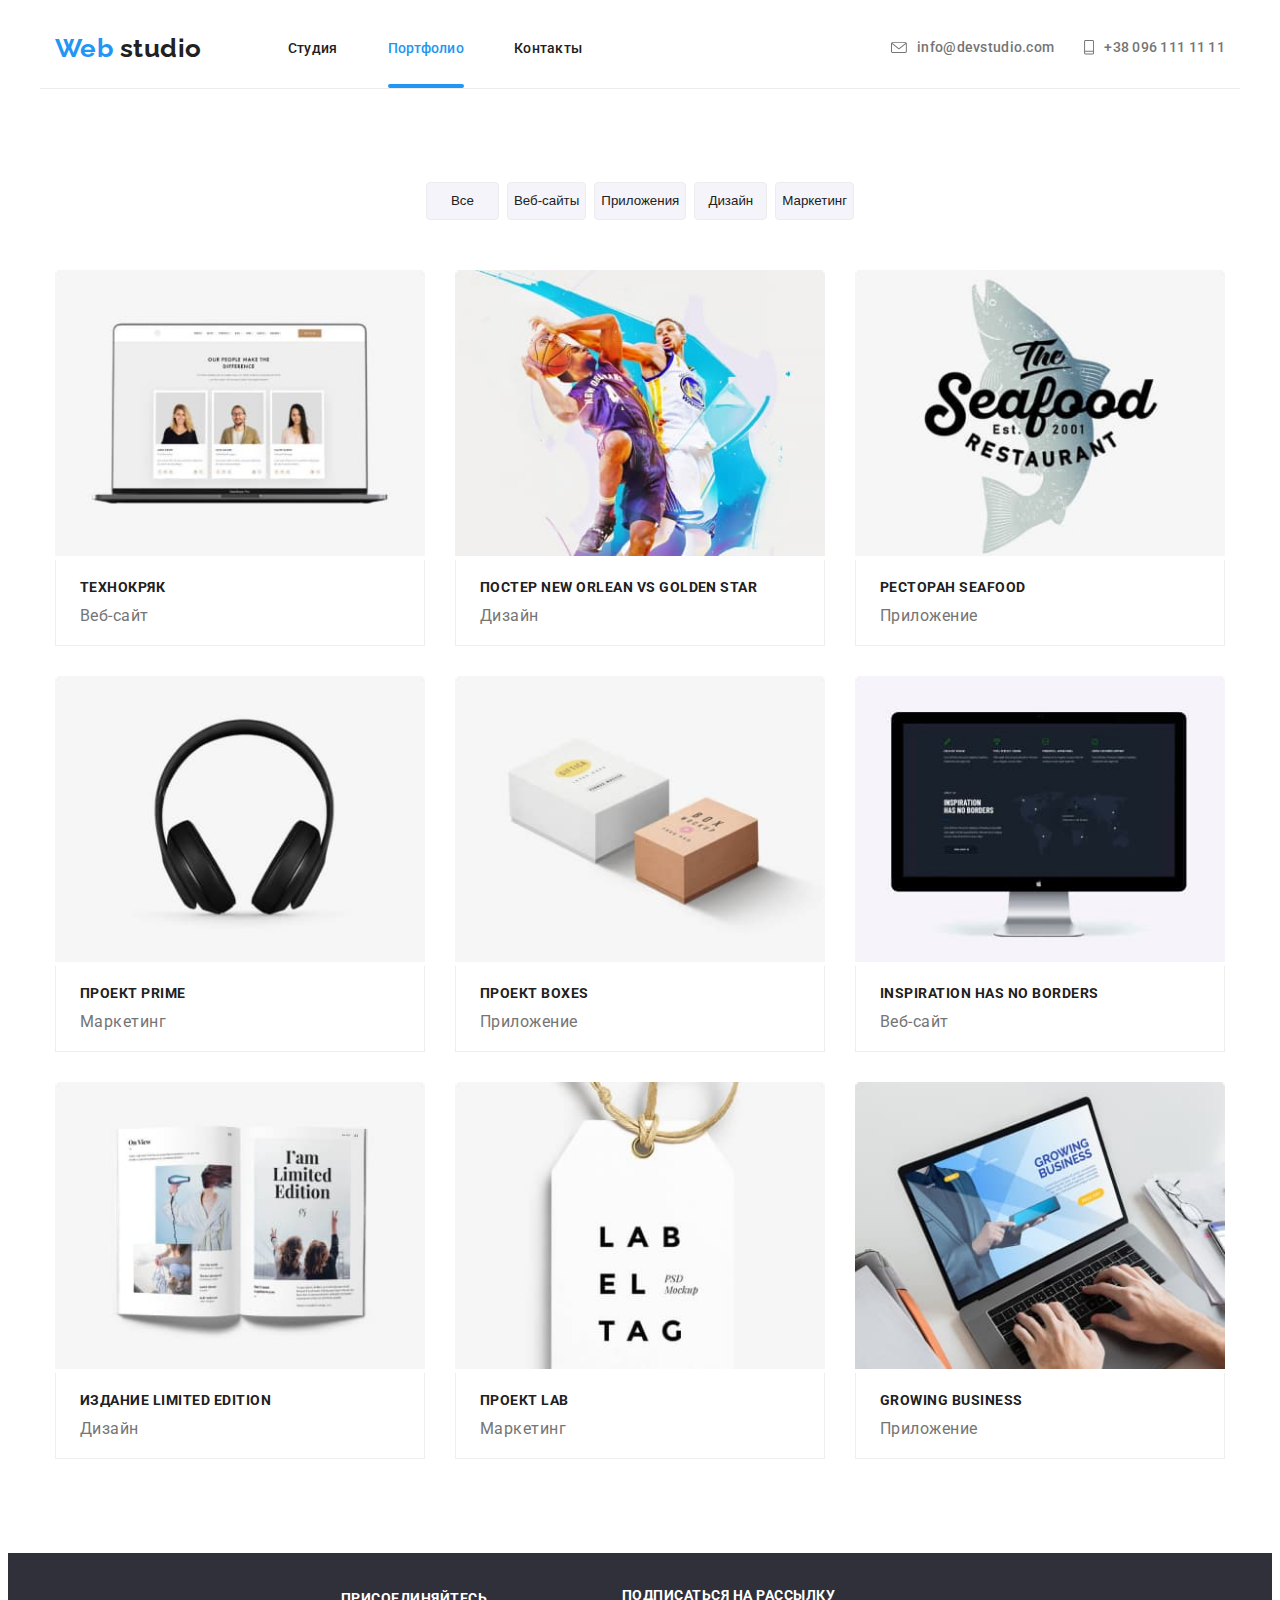
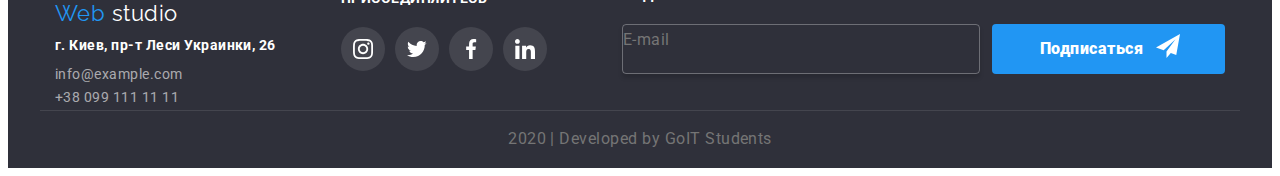
==== portfolio.html @ a9575894 "добовляет дз 6" ====
<!DOCTYPE html>
<html lang="ru">
  <head>
    <meta charset="UTF-8" />
    <meta name="viewport" content="width=device-width, initial-scale=1.0" />
    <title>Document</title>
    <link
      href="https://fonts.googleapis.com/css2?family=Raleway:wght@700&family=Roboto:wght@400;500;700;900&display=swap"
      rel="stylesheet"
    />
    <link rel="stylesheet" href="./css/style.css" />
  </head>

  <body>
    <!--шапка страницы-->
    <header class="page-head">
      <div class="container">
        <nav class="main-nav">
          <!--навигация на другие страницы-->
          <a href="./index.html" class="logo">
            <span class="logo-title">Web</span> studio
          </a>
          <ul class="site-nav">
            <li class="item">
              <a href="./index.html" class="link">Cтудия</a>
            </li>
            <li class="item">
              <a href="./portfolio.html" class="link current">Портфолио</a>
            </li>
            <li class="item"><a href="/" class="link">Контакты</a></li>
          </ul>
        </nav>

        <!--контакты шапки-->

        <ul class="contact-nav">
          <li class="item">
            <a href="mailto: info@devstudio.com" class="link mail">
              <svg class="icon-mail">
                <use href="./images/symbol-defs.svg#icon-mail-logo"></use>
              </svg>
              info@devstudio.com
            </a>
          </li>
          <li class="item">
            <a href="tel:+38 096 111 11 11" class="link tel">
              <svg class="icon-phone">
                <use href="./images/symbol-defs.svg#icon-phone-logo"></use>
              </svg>
              +38 096 111 11 11</a
            >
          </li>
        </ul>
      </div>
    </header>

    <main>
      <!--наши роботы-->
      <section class="section">
        <div class="container">
          <!-- <h1>Наше портфолио</h1> -->
          <div class="button">
            <button type="button" class="section-button">Все</button>
            <button type="button" class="section-button">Веб-сайты</button>
            <button type="button" class="section-button">Приложения</button>
            <button type="button" class="section-button">Дизайн</button>
            <button type="button" class="section-button">Маркетинг</button>
          </div>
          <ul class="portfolio">
            <li class="item">
              <a href="/" class="portfolio-link">
                <div class="card-image">
                  <img
                    src="./images/img-portfolio-(1).jpg"
                    alt="ноутбук"
                    width="370"
                  />
                  <div class="animation">
                    <p class="section-text">
                      Технокряк это современная площадка распространения
                      коронавируса. Компании используют эту платформу для
                      цифрового шпионажа и атак на защищённые сервера
                      конкурентов.
                    </p>
                  </div>
                </div>

                <div class="card-block">
                  <h2 class="section-title">Технокряк</h2>
                  <span class="portfolio-title">Веб-сайт</span>
                </div>
              </a>
            </li>
            <li class="item">
              <a href="/" class="portfolio-link">
                <div class="card-image">
                  <img
                    src="./images/img-portfolio-(2).jpg"
                    alt="баскетболисты"
                    width="370"
                  />
                  <div class="animation">
                    <p class="section-text">
                      Технокряк это современная площадка распространения
                      коронавируса. Компании используют эту платформу для
                      цифрового шпионажа и атак на защищённые сервера
                      конкурентов.
                    </p>
                  </div>
                </div>

                <div class="card-block">
                  <h2 class="section-title">
                    Постер New Orlean vs Golden Star
                  </h2>
                  <span class="portfolio-title">Дизайн</span>
                </div>
              </a>
            </li>
            <li class="item">
              <a href="/" class="portfolio-link">
                <div class="card-image">
                  <img
                    src="./images/img-portfolio-(3).jpg"
                    alt="акула"
                    width="370"
                  />
                  <div class="animation">
                    <p class="section-text">
                      Технокряк это современная площадка распространения
                      коронавируса. Компании используют эту платформу для
                      цифрового шпионажа и атак на защищённые сервера
                      конкурентов.
                    </p>
                  </div>
                </div>

                <div class="card-block">
                  <h2 class="section-title">Ресторан Seafood</h2>
                  <span class="portfolio-title">Приложение</span>
                </div>
              </a>
            </li>
            <li class="item">
              <a href="/" class="portfolio-link">
                <div class="card-image">
                  <img
                    src="./images/img-portfolio-(4).jpg"
                    alt="наушники"
                    width="370"
                  />
                  <div class="animation">
                    <p class="section-text">
                      Технокряк это современная площадка распространения
                      коронавируса. Компании используют эту платформу для
                      цифрового шпионажа и атак на защищённые сервера
                      конкурентов.
                    </p>
                  </div>
                </div>

                <div class="card-block">
                  <h2 class="section-title">Проект Prime</h2>
                  <span class="portfolio-title">Маркетинг</span>
                </div>
              </a>
            </li>
            <li class="item">
              <a href="/" class="portfolio-link">
                <div class="card-image">
                  <img
                    src="./images/img-portfolio-(5).jpg"
                    alt="две коробки"
                    width="370"
                  />
                  <div class="animation">
                    <p class="section-text">
                      Технокряк это современная площадка распространения
                      коронавируса. Компании используют эту платформу для
                      цифрового шпионажа и атак на защищённые сервера
                      конкурентов.
                    </p>
                  </div>
                </div>

                <div class="card-block">
                  <h2 class="section-title">Проект Boxes</h2>
                  <span class="portfolio-title">Приложение</span>
                </div>
              </a>
            </li>
            <li class="item">
              <a href="/" class="portfolio-link">
                <div class="card-image">
                  <img
                    src="./images/img-portfolio-(6).jpg"
                    alt="монитор"
                    width="370"
                  />
                  <div class="animation">
                    <p class="section-text">
                      Технокряк это современная площадка распространения
                      коронавируса. Компании используют эту платформу для
                      цифрового шпионажа и атак на защищённые сервера
                      конкурентов.
                    </p>
                  </div>
                </div>

                <div class="card-block">
                  <h2 class="section-title">Inspiration has no Borders</h2>
                  <span class="portfolio-title">Веб-сайт</span>
                </div>
              </a>
            </li>
            <li class="item">
              <a href="/" class="portfolio-link">
                <div class="card-image">
                  <img
                    src="./images/img-portfolio-(7).jpg"
                    alt="журнал"
                    width="370"
                  />
                  <div class="animation">
                    <p class="section-text">
                      Технокряк это современная площадка распространения
                      коронавируса. Компании используют эту платформу для
                      цифрового шпионажа и атак на защищённые сервера
                      конкурентов.
                    </p>
                  </div>
                </div>

                <div class="card-block">
                  <h2 class="section-title">Издание Limited Edition</h2>
                  <span class="portfolio-title">Дизайн</span>
                </div>
              </a>
            </li>
            <li class="item">
              <a href="/" class="portfolio-link">
                <div class="card-image">
                  <img
                    src="./images/img-portfolio-(8).jpg"
                    alt="бейдж"
                    width="370"
                  />
                  <div class="animation">
                    <p class="section-text">
                      Технокряк это современная площадка распространения
                      коронавируса. Компании используют эту платформу для
                      цифрового шпионажа и атак на защищённые сервера
                      конкурентов.
                    </p>
                  </div>
                </div>

                <div class="card-block">
                  <h2 class="section-title">Проект LAB</h2>
                  <span class="portfolio-title">Маркетинг</span>
                </div>
              </a>
            </li>
            <li class="item">
              <a href="/" class="portfolio-link">
                <div class="card-image">
                  <img
                    src="./images/img-portfolio-(9).jpg"
                    alt="ноутбук"
                    width="370"
                  />
                  <div class="animation">
                    <p class="section-text">
                      Технокряк это современная площадка распространения
                      коронавируса. Компании используют эту платформу для
                      цифрового шпионажа и атак на защищённые сервера
                      конкурентов.
                    </p>
                  </div>
                </div>

                <div class="card-block">
                  <h2 class="section-title">Growing Business</h2>
                  <span class="portfolio-title">Приложение</span>
                </div>
              </a>
            </li>
          </ul>
        </div>
      </section>
    </main>

    <footer class="footer-page">
      <div class="container">
        <nav class="location">
          <a href="/" class="footer-logo">
            <span class="footer-title">Web</span> studio
          </a>
          <address class="footer-address">
            г. Киев, пр-т Леси Украинки, 26
          </address>
          <ul>
            <li>
              <a href="info@example.com" class="footer-link"
                >info@example.com</a
              >
            </li>
            <li>
              <a href="+380991111111" class="footer-link">+38 099 111 11 11</a>
            </li>
          </ul>
        </nav>
        <div>
          <h3 class="footer-subtitle">присоединяйтесь</h3>
          <ul class="social">
            <li>
              <a
                class="link"
                href="https://www.instagram.com/"
                aria-label="instagram-link"
              >
                <svg class="icon">
                  <use href="./images/symbol-defs.svg#icon-instagram"></use>
                </svg>
              </a>
            </li>
            <li>
              <a
                class="link"
                href="https://twitter.com/"
                aria-label="twitter-link"
                ><svg class="icon">
                  <use href="./images/symbol-defs.svg#icon-twitter"></use>
                </svg>
              </a>
            </li>
            <li>
              <a
                class="link"
                href="https://uk-ua.facebook.com/"
                aria-label="Facebook-link"
                ><svg class="icon">
                  <use href="./images/symbol-defs.svg#icon-facebook"></use>
                </svg>
              </a>
            </li>
            <li>
              <a
                class="link"
                href="https://www.linkedin.com/"
                aria-label="linkedin-link"
                ><svg class="icon">
                  <use href="./images/symbol-defs.svg#icon-linkedin"></use>
                </svg>
              </a>
            </li>
          </ul>
        </div>
        <div>
          <h3 class="footer-subtitle">подписаться на рассылку</h3>
          <ul class="follow">
            <li>
              <p class="footer-text">E-mail</p>
            </li>
            <li>
              <a class="footer-button" href="/">
                <span class="button-title">Подписаться </span>
                <svg class="icon">
                  <use href="./images/symbol-defs.svg#icon-icon-send"></use>
                </svg>
              </a>
            </li>
          </ul>
        </div>
      </div>
      <p class="copyright">2020 | Developed by GoIT Students</p>
    </footer>
  </body>
</html>
---- css/style.css ----
html {
  box-sizing: border-box;
}
*,
*::before,
*::after {
  box-sizing: inherit;
}

:root {
  --primari-text-color: #757575;
  --title-text-color: #212121;
  --accent-color: #2196f3;
}
body {
  background: #ffffff;
  color: var(--primari-text-color);
  font-family: Roboto, sans-serif;
  letter-spacing: 0.03em;
}
ul {
  list-style: none;
  margin-top: 0;
  margin-bottom: 0;
  padding: 0;
}
.link {
  text-decoration: none;
  cursor: pointer;
}
p {
  margin-top: 0;
  margin-bottom: 0;
  padding: 0;
}
.container {
  /* outline: 2px solid black; */
  width: 1200px;
  padding-left: 15px;
  padding-right: 15px;
  margin: 0 auto;
}
/* logo */
.logo {
  margin-right: 86px;

  color: var(--title-text-color);
  text-decoration: none;
  font-family: Raleway, sans-serif;
  font-weight: bold;
  font-size: 26px;
  line-height: 1.19;
}
.logo-title {
  color: var(--accent-color);
}

.page-head .container {
  display: flex;
  align-items: center;
  border-bottom: 1px solid #ececec;
}
.main-nav {
  display: flex;
  align-items: center;
}
/* site-nav */
.site-nav {
  display: flex;
}
.site-nav .item:not(:last-child) {
  margin-right: 50px;
}
.site-nav .item {
  position: relative;
}

.site-nav .link {
  padding-top: 32px;
  padding-bottom: 32px;

  color: var(--title-text-color);
  font-weight: 500;
  font-size: 14px;
  line-height: 1.14;
  letter-spacing: 0.02em;

  transition: color 250ms cubic-bezier(0.4, 0, 0.2, 1);
}
.current::after {
  position: absolute;
  display: block;
  content: "";
  width: 100%;
  height: 4px;
  margin-top: 27px;
  background: #2196f3;
  border-radius: 2px;
}

.site-nav .link:hover,
.site-nav .link:focus,
.site-nav .link.current {
  color: var(--accent-color);
}

/* contact-nav */
.contact-nav {
  display: flex;
  margin-left: auto;
}

.contact-nav .item:not(:last-child) {
  margin-right: 30px;
}

.contact-nav .link {
  display: flex;
  align-items: center;
  padding-top: 32px;
  padding-bottom: 32px;

  color: var(--primari-text-color);
  font-weight: 500;
  font-size: 14px;
  line-height: 1.14;
  letter-spacing: 0.02em;

  transition: color 250ms cubic-bezier(0.4, 0, 0.2, 1),
    fill 250ms cubic-bezier(0.4, 0, 0.2, 1);
}
.contact-nav .link:hover,
.contact-nav .link:focus {
  color: var(--accent-color);
  --color5: var(--accent-color);
}
.contact-nav .icon-mail {
  width: 16px;
  height: 11.2px;
  margin-right: 10px;
  fill: currentColor;
}
.contact-nav .icon-phone {
  width: 10px;
  height: 15px;
  margin-right: 10px;
  fill: currentColor;
}

/* hero */

.overlay {
  /* outline: 2px solid black; */
  width: 1600px;
  margin-left: auto;
  margin-right: auto;
  background-image: linear-gradient(
      to right,
      rgba(47, 48, 58, 0.8),
      rgba(47, 48, 58, 0.8)
    ),
    url("../images/Header-img\ .jpg");
  background-size: cover;
  background-position: center;
}
.hero {
  text-align: center;
}
.hero-title {
  margin-top: 0;
  margin-bottom: 0;
  margin-bottom: 46px;
  padding-top: 200px;

  color: #ffffff;
  font-weight: 900;
  font-size: 44px;
  line-height: 1.36;

  letter-spacing: 0.06em;
  text-transform: uppercase;
}
.hero .link {
  display: inline-block;
  min-width: 200px;
  height: 50px;
  padding: 10px 32px;
  margin-bottom: 200px;
  border-radius: 4px;

  color: #ffffff;
  background: var(--accent-color);
  font-size: 16px;
  line-height: 1.87;
  letter-spacing: 0.06em;
}
.hero .link:focus,
.hero link:hover {
  box-shadow: 0px 4px 4px rgba(0, 0, 0, 0.15);
}

/* характеристики */

.container .characteristic {
  display: flex;

  padding-top: 94px;
  padding-bottom: 94px;
}

.characteristic .item {
  width: calc((100%-90px) / 4);
  margin-right: 30px;
}
.characteristic .item:nth-child(4) {
  margin-right: 0;
}
.characteristic .icon {
  display: flex;
  justify-content: center;
  align-items: center;
  width: 270px;
  height: 120px;
  margin-bottom: 30px;
  background: #f5f4fa;
  border-radius: 4px;
}
.characteristic .antenna {
  width: 67px;
  height: 70px;
}
.characteristic .clock {
  width: 67px;
  height: 70px;
}
.characteristic .diagram {
  width: 67px;
  height: 70px;
}
.characteristic .astronaut {
  width: 67px;
  height: 70px;
}

.section-title {
  margin-top: 0;
  margin-bottom: 10px;

  color: var(--title-text-color);
  font-size: 14px;
  line-height: 1.14;
  text-transform: uppercase;
}

/* наши проекты */

.project-list {
  display: flex;
  margin-top: 50px;
  padding-bottom: 94px;
}
.project .item {
  position: relative;
  width: calc((100%-60px) / 3);
  margin-right: 30px;
}
.project .item:last-child {
  margin-right: 0;
}

.project .text {
  position: absolute;
  bottom: 0;
  width: 370px;
  height: 70px;
  padding: 27px 90px;
  border-radius: 0px 0px 4px 4px;
  color: #ffffff;
  background: rgba(47, 48, 58, 0.8);
  font-family: Roboto;
  font-style: normal;
  font-weight: bold;
  font-size: 14px;
  line-height: 1.14;
  text-align: center;
  letter-spacing: 0.03em;
}

.project-title {
  margin-top: 0;
  margin-bottom: 0;
  padding-top: 94px;

  color: var(--title-text-color);
  font-size: 36px;
  line-height: 42px;
  text-align: center;
  letter-spacing: 1.16;
}
/* наша команда */
.team {
  background: #f5f4fa;
}
.team .list {
  display: flex;
  justify-content: center;
  margin-top: 50px;
  padding-bottom: 94px;
}
.team .item {
  width: 270px;
  height: 422px;
  width: calc((100%-90px) / 4);
  margin-right: 30px;
  text-align: center;
  background: #ffffff;

  box-shadow: 0px 2px 1px rgba(0, 0, 0, 0.2), 0px 1px 1px rgba(0, 0, 0, 0.14),
    0px 1px 3px rgba(0, 0, 0, 0.12);
  border-radius: 4px;
}
.team .item:nth-child(4) {
  margin-right: 0;
}

.team-title {
  margin-top: 0;
  margin-bottom: 0;
  padding-top: 94px;

  color: var(--title-text-color);
  font-size: 36px;
  line-height: 42px;
  text-align: center;
  letter-spacing: 1.16;
}
.team-subtitle {
  margin-top: 30px;
  margin-bottom: 10px;
  text-align: center;

  color: var(--title-text-color);
  font-weight: 500;
  font-size: 16px;
  line-height: 1.19;
}
.team-text {
  margin-top: 0;
  margin-bottom: 0;
  text-align: center;

  font-size: 16px;
  line-height: 1.19;
}
.team .social {
  display: flex;
  justify-content: center;
  margin-top: 30px;
}
.team .link {
  margin-left: 10px;
  height: 44px;
  width: 44px;
  display: flex;
  align-items: center;
  justify-content: center;
  border-radius: 50%;
  transition: all 250ms cubic-bezier(0.4, 0, 0.2, 1);
}
.team .link:hover,
.team .link:focus {
  background: var(--accent-color);
  --color3: #ffffff;
}
.team .icon {
  width: 20px;
  height: 20px;
}

/* клиенты */
.clients .container {
  padding-top: 94px;
}
.clients-title {
  margin-top: 0;
  margin-bottom: 0;

  color: var(--title-text-color);
  font-size: 36px;
  line-height: 42px;
  text-align: center;
  letter-spacing: 1.16;
}
.clients-list {
  display: flex;
  justify-content: space-between;
  padding-top: 50px;
  padding-bottom: 94px;
}

.clients .icon-1 {
  width: 45px;
  height: 50px;
}
.clients .icon-2 {
  width: 40px;
  height: 52px;
}
.clients .icon-3 {
  width: 41px;
  height: 43px;
}
.clients .icon-4 {
  width: 80px;
  height: 42px;
}
.clients .icon-5 {
  width: 59px;
  height: 47px;
}
.clients .icon-6 {
  width: 89px;
  height: 46px;
}

.clients .item:hover,
.clients .item:focus {
  border: 1px solid #2196f3;
  --color3: var(--accent-color);
}

.clients .item {
  display: flex;
  justify-content: center;
  align-items: center;
  width: 170px;
  height: 90px;

  border: 1px solid #afb1b8;
  box-sizing: border-box;
  border-radius: 4px;
  transition: all 250ms cubic-bezier(0.4, 0, 0.2, 1);
  cursor: pointer;
}

/* portfolio page */
.button {
  display: flex;
  justify-content: center;
  padding-top: 93px;
}
.section-button {
  min-width: 73px;
  height: 38px;
  border: 1px solid #ececec;
  border-radius: 4px;
  background: #f5f4fa;

  color: var(--title-text-color);
  transition: all 250ms cubic-bezier(0.4, 0, 0.2, 1);
  cursor: pointer;
}
.section-button:not(:last-child) {
  margin-right: 8px;
}
.section-button:hover,
.section-button:focus {
  color: #ffffff;
  background: var(--accent-color);
  box-shadow: 0px 2px 2px rgba(0, 0, 0, 0.12), 0px 1px 2px rgba(0, 0, 0, 0.08),
    0px 3px 1px rgba(0, 0, 0, 0.1);
}
.section-text {
  position: absolute;
  top: 50%;
  left: 50%;
  transform: translate(-50%, -50%);
  width: 322px;
  height: 168px;
  opacity: 1;

  font-family: Roboto;
  font-style: normal;
  font-weight: normal;
  font-size: 18px;
  line-height: 1.55;
  letter-spacing: 0.03em;
  color: #ffffff;
}

.portfolio {
  display: flex;
  flex-wrap: wrap;
  margin-top: 50px;
  padding-bottom: 94px;
}
.portfolio .item {
  width: 370px;
  margin-right: 30px;
  margin-bottom: 30px;
  background: #ffffff;
}
.portfolio .item:nth-child(3n) {
  margin-right: 0;
}
.portfolio .item:nth-last-child(-n + 3) {
  margin-bottom: 0;
}
.portfolio-link {
  display: block;
  text-decoration: none;
}
.portfolio .item:hover,
.portfolio .item:focus {
  box-shadow: 1px 4px 6px rgba(0, 0, 0, 0.16), 0px 4px 4px rgba(0, 0, 0, 0.06),
    0px 1px 1px rgba(0, 0, 0, 0.12);
}

.portfolio .item:hover .animation,
.portfolio .item:focus .animation {
  opacity: 1;
  transform: translateY(-100%);
}
.card-block {
  padding: 20px 24px;

  border-left: 1px solid #eeeeee;
  border-right: 1px solid #eeeeee;
  border-bottom: 1px solid #eeeeee;
  /* border-bottom-right-radius: 5px;
  border-bottom-left-radius: 5px; */
}
.card-image {
  position: relative;
  display: block;
  overflow: hidden;
}
.animation {
  position: absolute;
  width: 100%;
  height: 100%;
  opacity: 1;
  background-color: rgba(33, 150, 243, 0.9);
  transform: translateY(0);
  transition: transform 250ms cubic-bezier(0.4, 0, 0.2, 1);
}

.portfolio-title {
  color: var(--primari-text-color);
}
/* footer */
.footer-page {
  background: #2f303a;
}
.footer-page .container {
  display: flex;
  align-items: center;
  justify-content: space-between;
  border-bottom: 1px solid rgba(255, 255, 255, 0.1);
}

.footer-page .social {
  display: flex;
  justify-content: space-between;
}
.footer-page .link {
  height: 44px;
  width: 44px;
  margin-right: 10px;
  display: flex;
  align-items: center;
  justify-content: center;
  border-radius: 50%;

  background: rgba(255, 255, 255, 0.1);
  transition: background 250ms cubic-bezier(0.4, 0, 0.2, 1);
}

.footer-page .link:hover,
.footer-page .link:focus {
  background: var(--accent-color);
}
.footer-page .icon {
  width: 20px;
  height: 20px;
  --color3: #ffffff;
}
.footer-logo {
  display: block;
  padding-top: 48px;
  padding-bottom: 10px;
  color: #ffffff;
  font-family: Raleway, sans-serif;
  font-size: 22px;
  line-height: 1.18;
  text-decoration: none;
}
.footer-title {
  color: var(--accent-color);
}
.footer-link {
  color: rgba(255, 255, 255, 0.6);
  font-size: 14px;
  line-height: 1.7;
  text-decoration: none;
}

.footer-subtitle {
  margin-top: 0;
  margin-bottom: 20px;

  color: #ffffff;
  font-size: 14px;
  line-height: 1.14;
  text-transform: uppercase;
}

.footer-address {
  margin-bottom: 10px;
  color: #ffffff;
  font-size: 14px;
  line-height: 1, 7;
  font-family: Roboto, sans-serif;
  font-style: normal;
  font-weight: bold;
}
.footer-page .follow {
  display: flex;
}
.footer-text {
  min-width: 358px;
  height: 50px;
  border: 1px solid rgba(255, 255, 255, 0.3);
  box-sizing: border-box;
  box-shadow: 0px 4px 4px rgba(0, 0, 0, 0.15);
  border-radius: 4px;
  margin-right: 12px;
  font-style: normal;
  font-weight: normal;
  font-size: 16px;
  line-height: 1.87;
}
.footer-button {
  display: flex;
  min-width: 200px;
  height: 50px;
  padding: 10px 45px;
  border-radius: 4px;
  text-align: center;
  background: var(--accent-color);
  text-decoration: none;
}

.footer-page .copyright {
  display: flex;
  justify-content: center;
  padding-top: 18px;
  padding-bottom: 20px;
}

.button-title {
  color: #ffffff;
  text-align: center;
  width: 109px;
  height: 30px;
  font-weight: 900;
  font-size: 16px;
  line-height: 1.87;
}
.footer-button .icon {
  width: 24px;
  height: 24px;

  margin-left: 10px;
}
/* hero form */
.backdrop {
  position: fixed;
  width: 100%;
  height: 100%;
  top: 0;
  left: 0;
  background: rgba(0, 0, 0, 0.2);
}
/* .is-hidden {
  opacity: 0;
  pointer-events: none;
} */

.hero-form {
  position: absolute;

  top: 50%;
  left: 50%;
  transform: translate(-50%, -50%);
  width: 528px;
  height: 581px;
  padding: 40px;
  background: #ffffff;
  box-shadow: 0px 2px 1px rgba(0, 0, 0, 0.2), 0px 1px 1px rgba(0, 0, 0, 0.14),
    0px 1px 3px rgba(0, 0, 0, 0.12);
  border-radius: 4px;
}
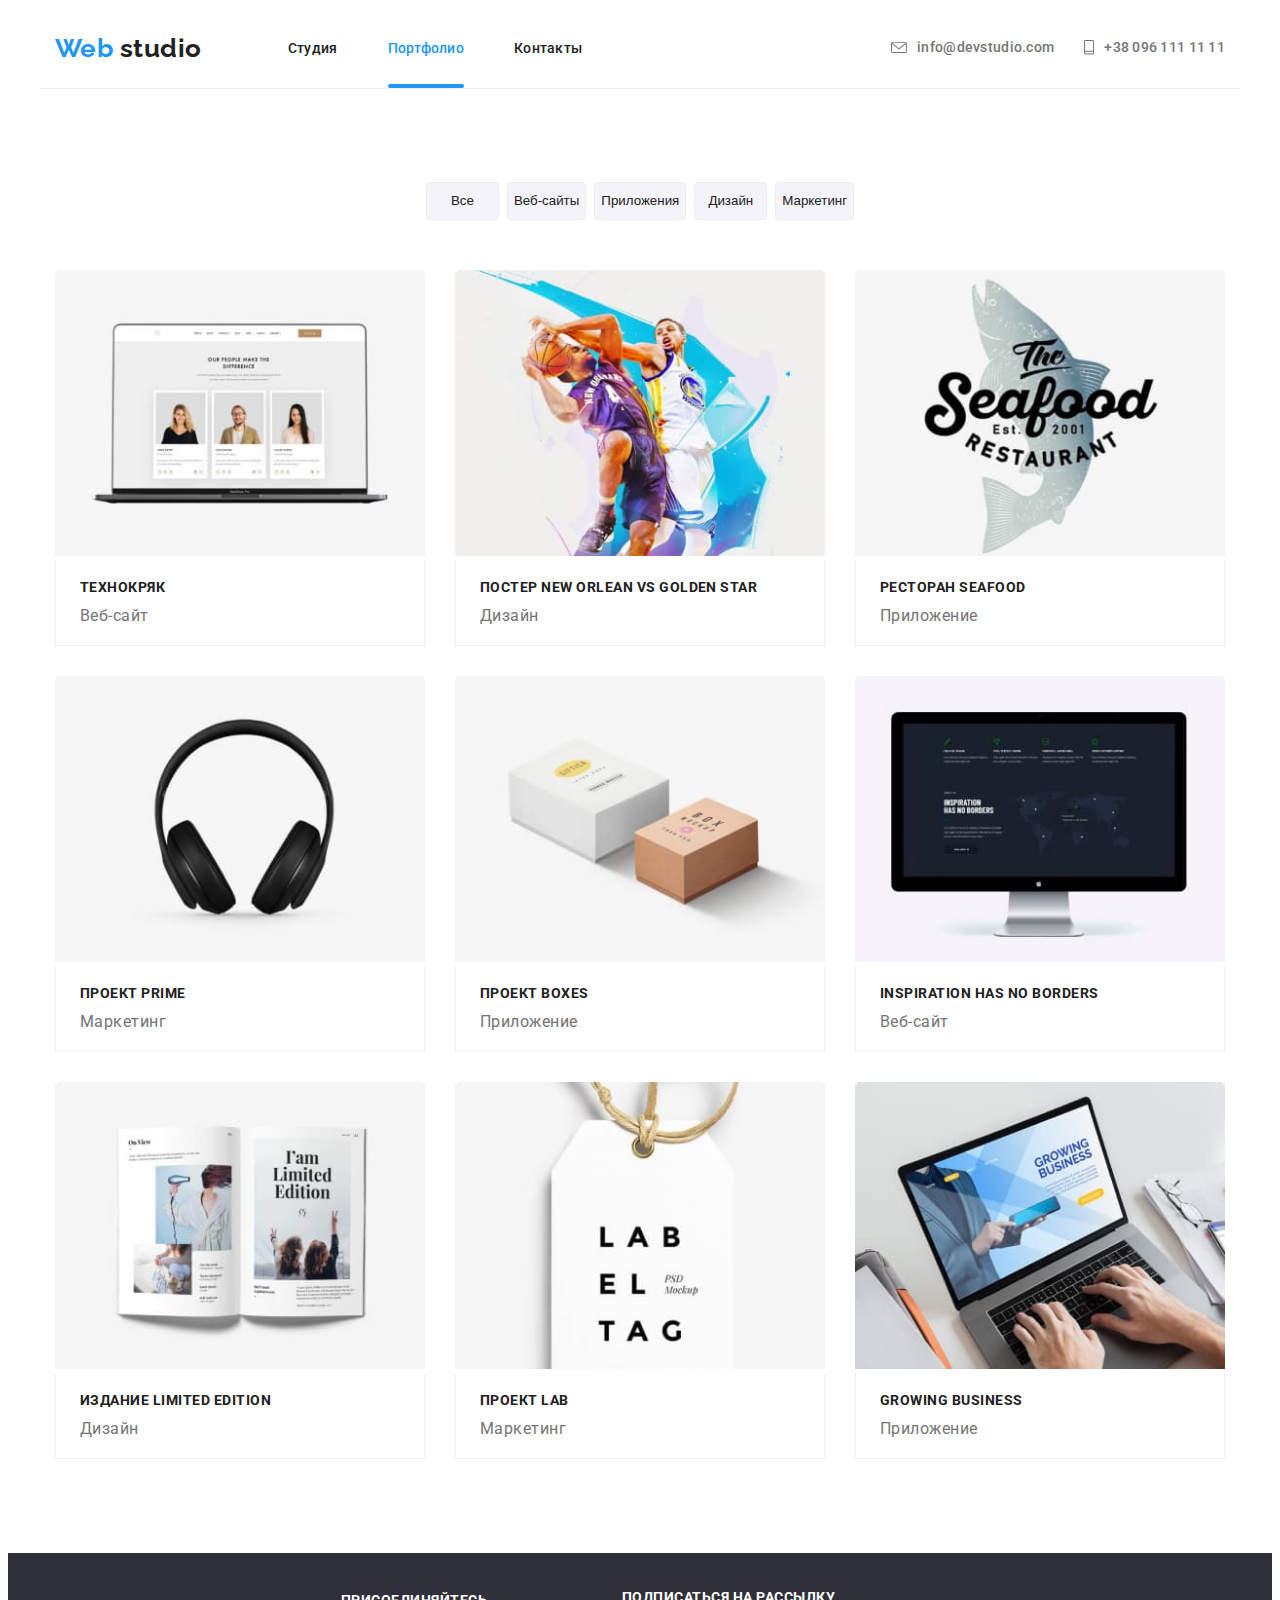
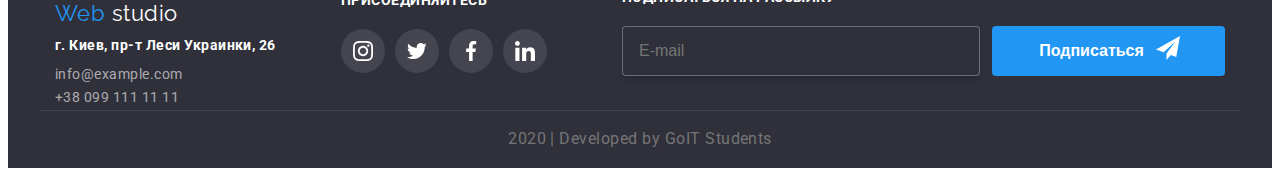
==== commit cbff7252: "добовляет футер портфолио" ====
--- a/portfolio.html
+++ b/portfolio.html
@@ -356,7 +356,26 @@
             </li>
           </ul>
         </div>
-        <div>
+        <form class="footer-form">
+          <b class="footer-subtitle">подписаться на рассылку</b>
+          <div class="follow">
+            <!-- <label for="E-mail">E-mail</label> -->
+            <input
+              class="footer-input"
+              type="email"
+              name="mail"
+              id="E-mail"
+              placeholder="E-mail"
+            />
+            <button class="footer-button" type="submit">
+              <span class="button-title">Подписаться </span
+              ><svg class="icon">
+                <use href="./images/symbol-defs.svg#icon-icon-send"></use>
+              </svg>
+            </button>
+          </div>
+        </form>
+        <!-- <div>
           <h3 class="footer-subtitle">подписаться на рассылку</h3>
           <ul class="follow">
             <li>
@@ -371,7 +390,7 @@
               </a>
             </li>
           </ul>
-        </div>
+        </div> -->
       </div>
       <p class="copyright">2020 | Developed by GoIT Students</p>
     </footer>
--- a/css/style.css
+++ b/css/style.css
@@ -94,7 +94,8 @@
   width: 100%;
   height: 4px;
   margin-top: 27px;
-  background: #2196f3;
+  background: var(--accent-color);
+  
   border-radius: 2px;
 }
 
@@ -180,8 +181,7 @@
   letter-spacing: 0.06em;
   text-transform: uppercase;
 }
-.hero .link {
-  display: inline-block;
+.hero-button {
   min-width: 200px;
   height: 50px;
   padding: 10px 32px;
@@ -193,6 +193,9 @@
   font-size: 16px;
   line-height: 1.87;
   letter-spacing: 0.06em;
+  border: none;
+  cursor: pointer;
+  outline: none;
 }
 .hero .link:focus,
 .hero link:hover {
@@ -606,6 +609,7 @@
 }
 
 .footer-subtitle {
+  display: inline-block;
   margin-top: 0;
   margin-bottom: 20px;
 
@@ -627,9 +631,10 @@
 .footer-page .follow {
   display: flex;
 }
-.footer-text {
+.footer-input {
   min-width: 358px;
   height: 50px;
+  padding-left: 16px;
   border: 1px solid rgba(255, 255, 255, 0.3);
   box-sizing: border-box;
   box-shadow: 0px 4px 4px rgba(0, 0, 0, 0.15);
@@ -639,6 +644,10 @@
   font-weight: normal;
   font-size: 16px;
   line-height: 1.87;
+  background: #2f303a;
+  color: #ffffff;
+  cursor: pointer;
+  outline: none;
 }
 .footer-button {
   display: flex;
@@ -649,6 +658,9 @@
   text-align: center;
   background: var(--accent-color);
   text-decoration: none;
+  border: none;
+  cursor: pointer;
+  outline: none;
 }
 
 .footer-page .copyright {
@@ -681,23 +693,202 @@
   top: 0;
   left: 0;
   background: rgba(0, 0, 0, 0.2);
-}
-/* .is-hidden {
+  opacity: 1;
+  transition: opacity 250ms cubic-bezier(0.4, 0, 0.2, 1);
+}
+.is-hidden {
   opacity: 0;
   pointer-events: none;
-} */
+}
+.is-hidden .hero-form {
+  scale: (0.9);
+}
 
 .hero-form {
   position: absolute;
 
   top: 50%;
   left: 50%;
-  transform: translate(-50%, -50%);
+  transform: translate(-50%, -50%) scale(1);
   width: 528px;
-  height: 581px;
+
   padding: 40px;
   background: #ffffff;
   box-shadow: 0px 2px 1px rgba(0, 0, 0, 0.2), 0px 1px 1px rgba(0, 0, 0, 0.14),
     0px 1px 3px rgba(0, 0, 0, 0.12);
   border-radius: 4px;
 }
+.close-button {
+  position: relative;
+  left: 100%;
+  transform: translateX(10%) translateY(-110%);
+  width: 30px;
+  height: 30px;
+  border: 1px solid rgba(0, 0, 0, 0.1);
+  border-radius: 50%;
+  background: #ffffff;
+  outline: none;
+
+  cursor: pointer;
+}
+.close-svg {
+  display: flex;
+  justify-content: center;
+
+  width: 18px;
+  height: 18px;
+  border-radius: 50%;
+  transition-timing-function: 250ms cubic-bezier(0.4, 0, 0.2, 1);
+}
+.close-button:focus,
+.close-svg:focus {
+  fill: var(--accent-color);
+  color: var(--accent-color);
+
+}
+
+.come {
+  display: block;
+  margin-bottom: 30px;
+  font-family: Roboto;
+  font-style: normal;
+  font-weight: bold;
+  font-size: 20px;
+  line-height: 1.15;
+  text-align: center;
+  letter-spacing: 0.03em;
+
+  color: #212121;
+}
+.form-field {
+  position: relative;
+}
+
+.form-label {
+  position: absolute;
+  top: 50%;
+  left: 0;
+  transform: translateY(-120%);
+  transition: transform 250ms cubic-bezier(0.4, 0, 0.2, 1);
+  padding-left: 42px;
+}
+.form-input {
+  width: 448px;
+  height: 40px;
+  margin-bottom: 28px;
+  padding-left: 42px;
+  padding-top: 12px;
+  padding-bottom: 12px;
+  border-radius: 4px;
+  border: 1px solid rgba(33, 33, 33, 0.2);
+  outline: none;
+}
+.form-input:focus {
+  border: 1px solid #2196f3;
+}
+.form-input:focus + .form-label,
+.form-input:not(:placeholder-shown) + .form-label {
+  transform: translateY(-300%) translateX(-30%);
+
+  color: #2196f3;
+}
+.form-input:focus ~ .form-icon {
+  fill: var(--accent-color);
+  
+.form-icon {
+  position: absolute;
+  top: 50%;
+  left: 18px;
+  transform: translateY(-120%);
+
+  width: 18px;
+  height: 18px;
+}
+
+.form-comments {
+  position: relative;
+}
+.comments {
+  position: absolute;
+  top: 50%;
+  left: 16px;
+  transform: translateY(-310%);
+  transition: transform 250ms cubic-bezier(0.4, 0, 0.2, 1);
+}
+.textarea {
+  width: 448px;
+  height: 120px;
+  margin-bottom: 20px;
+  padding-left: 16px;
+  padding-top: 12px;
+  padding-bottom: 12px;
+  border-radius: 4px;
+  border: 1px solid rgba(33, 33, 33, 0.2);
+  outline: none;
+  resize: none;
+}
+.textarea:focus + .comments,
+.textarea:not(:placeholder-shown) + .comments {
+  transform: translateY(-510%) translateX(-10%);
+  color: var(--accent-color);
+}
+.textarea:focus {
+  border: 1px solid #2196f3;
+}
+.checkbox {
+  -webkit-appearance: none;
+  -moz-appearance: none;
+  appearance: none;
+  transition-timing-function: 250ms cubic-bezier(0.4, 0, 0.2, 1);
+}
+.checkbox-icon {
+  display: inline-block;
+  width: 16px;
+  height: 15px;
+  border: 1px solid #212121;
+  border-radius: 2px;
+  transition-timing-function: 250ms cubic-bezier(0.4, 0, 0.2, 1);
+}
+.checkbox:checked + .checkbox-icon {
+  border-color: var(--accent-color);
+  background: var(--accent-color);
+  background-image: url("../images/icon-check.svg");
+  background-size: contain;
+  background-origin: border-box;
+}
+.agree-text {
+  font-size: 14px;
+  line-height: 1.71;
+  letter-spacing: 0.03em;
+
+  color: #757575;
+}
+.agree-text .link {
+  margin-left: 5px;
+  text-decoration: underline;
+
+  color: var(--accent-color);
+}
+.send {
+  text-align: center;
+}
+.send-button {
+  width: 200px;
+  height: 50px;
+  margin-top: 30px;
+  background: var(--accent-color);
+  box-shadow: 0px 4px 4px rgba(0, 0, 0, 0.15);
+  border-radius: 4px;
+  border: none;
+  cursor: pointer;
+  outline: none;
+}
+.send-button .text {
+  font-family: Roboto;
+  font-style: normal;
+  font-weight: bold;
+  font-size: 16px;
+  line-height: 1.66;
+  letter-spacing: 0.06em;
+  color: #ffffff;
+}
